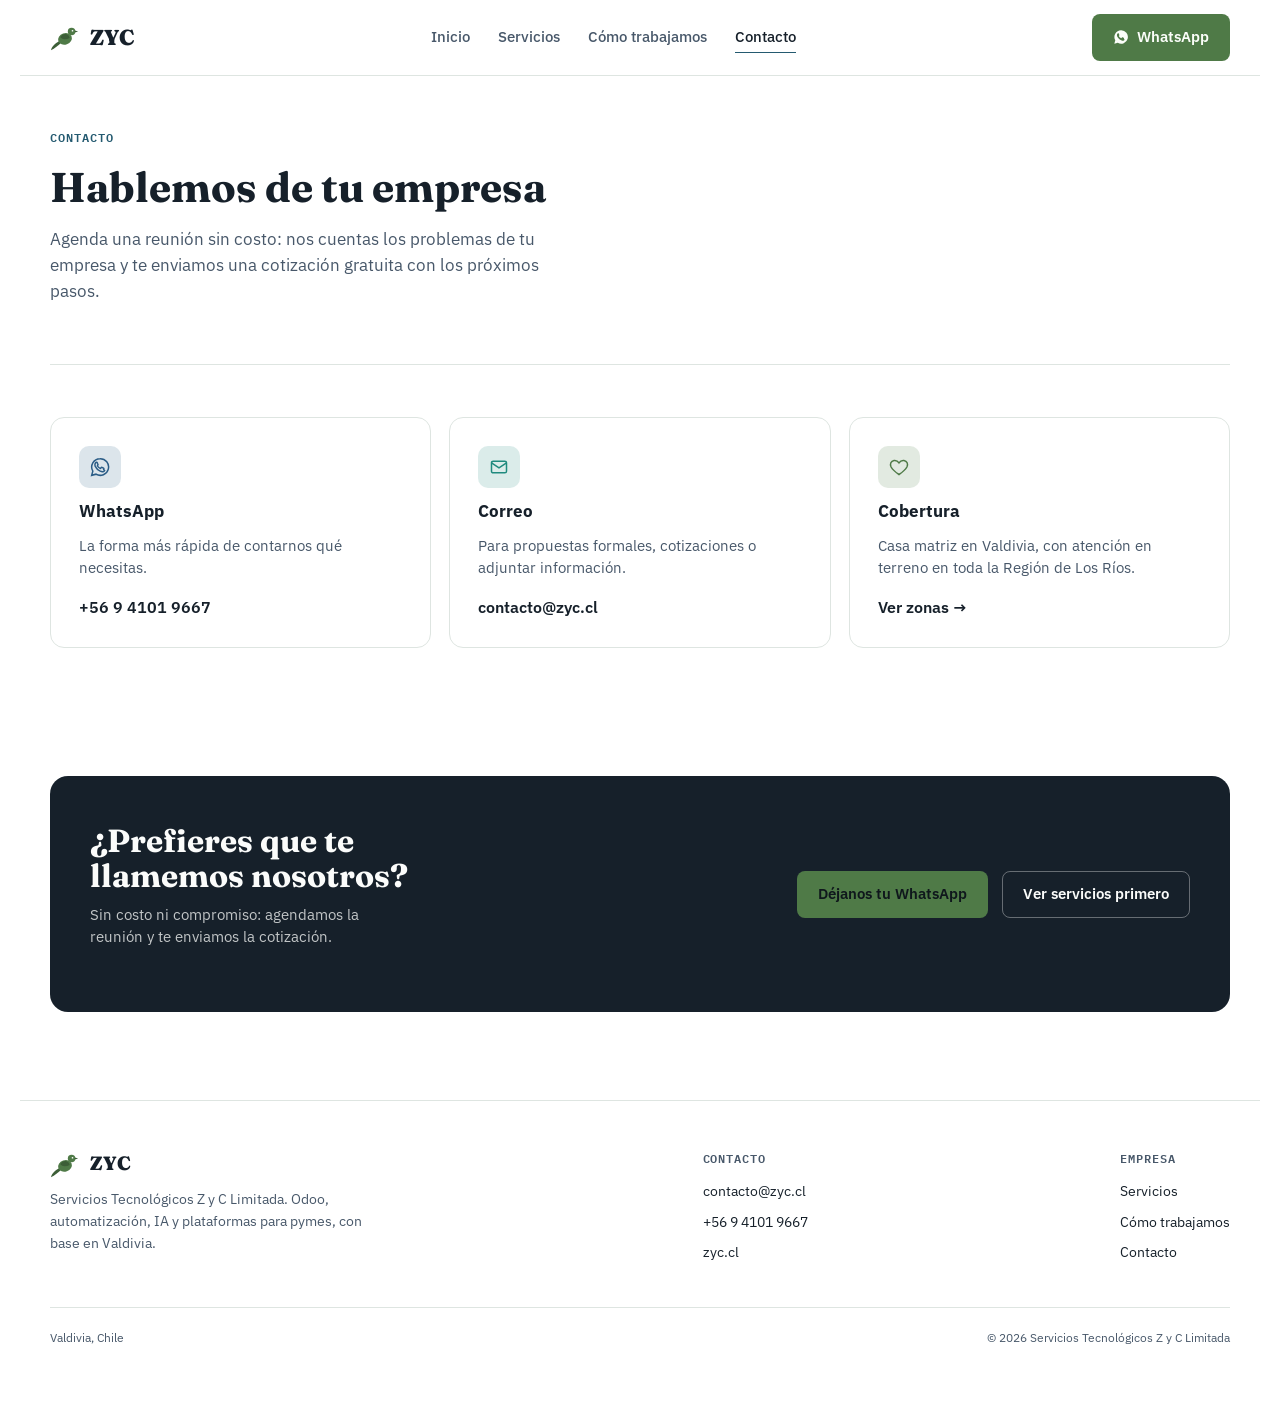
==== contacto.html @ c4d632ce "Add files via upload Primera subida de la pagina web" ====
<!doctype html>
<html lang="es">
<head>
<meta charset="utf-8">
<meta name="viewport" content="width=device-width, initial-scale=1">
<title>Contacto — ZYC</title>
<link rel="stylesheet" href="styles.css">
</head>
<body>

<header class="nav">
  <div class="wrap nav-inner">
    <a class="brand" href="index.html" aria-label="ZYC — inicio">
      <svg class="logomark" viewBox="0 0 32 32" fill="none" xmlns="http://www.w3.org/2000/svg" aria-hidden="true">
        <path d="M11 20C6 22 2 26 1 30C5 28 9 25 12 22Z" fill="var(--accent-strong)"/>
        <ellipse cx="16" cy="18" rx="7.5" ry="6" fill="var(--accent)" transform="rotate(-20 16 18)"/>
        <path d="M11 16C14 11 20 12 21 17C17 19 13 19 11 16Z" fill="var(--accent-strong)"/>
        <circle cx="23" cy="10" r="4" fill="var(--accent)"/>
        <path d="M26.5 9 30 10 26.5 11.3Z" fill="var(--accent-strong)"/>
        <circle cx="24" cy="9.3" r="0.9" fill="var(--bg)"/>
      </svg>
      <span class="brand-word">ZYC</span>
    </a>
    <nav class="links">
      <a href="index.html">Inicio</a>
      <a href="servicios.html">Servicios</a>
      <a href="nosotros.html">Cómo trabajamos</a>
      <a href="contacto.html" aria-current="page">Contacto</a>
    </nav>
    <div class="nav-actions">
      <a class="btn btn-primary" href="https://wa.me/56941019667" target="_blank" rel="noopener">
        <svg viewBox="0 0 24 24" fill="currentColor" aria-hidden="true"><path d="M12 2a10 10 0 0 0-8.6 15L2 22l5.2-1.4A10 10 0 1 0 12 2Zm5.6 14.3c-.2.6-1.3 1.2-1.9 1.3-.5.1-1.1.1-1.8-.1-.4-.1-1-.3-1.7-.6-3-1.3-5-4.3-5.1-4.5-.2-.2-1.2-1.6-1.2-3.1 0-1.5.8-2.2 1-2.5.2-.3.5-.4.7-.4h.5c.2 0 .4 0 .6.5.2.6.7 1.9.8 2 .1.2.1.4 0 .6-.4.8-.8.8-.5 1.3.9 1.6 1.8 2.2 3.2 2.9.2.1.4.1.5-.1.2-.2.7-.8.9-1.1.2-.3.4-.2.6-.1.2.1 1.5.7 1.8.9.3.1.5.2.5.4.1.2.1.7-.1 1.3Z"/></svg>
        <span class="full">WhatsApp</span>
      </a>
      <button class="nav-toggle" aria-label="Abrir menú" aria-expanded="false">
        <svg viewBox="0 0 24 24" fill="none" stroke="currentColor" stroke-width="2"><path d="M3 6h18M3 12h18M3 18h18"/></svg>
      </button>
    </div>
  </div>
</header>

<main>
  <div class="wrap">

    <div class="page-header">
      <span class="eyebrow mono">Contacto</span>
      <h1>Hablemos de tu empresa</h1>
      <p>Agenda una reunión sin costo: nos cuentas los problemas de tu empresa y te enviamos una cotización gratuita con los próximos pasos.</p>
    </div>

    <section style="padding-top:44px;">
      <div class="contact-grid">
        <div class="contact-tile c-erp reveal" data-anim>
          <span class="ico"><svg viewBox="0 0 24 24" fill="none" stroke="currentColor" stroke-width="1.8"><path d="M12 2a10 10 0 0 0-8.6 15L2 22l5.2-1.4A10 10 0 1 0 12 2Zm5.6 14.3c-.2.6-1.3 1.2-1.9 1.3-.5.1-1.1.1-1.8-.1-.4-.1-1-.3-1.7-.6-3-1.3-5-4.3-5.1-4.5-.2-.2-1.2-1.6-1.2-3.1 0-1.5.8-2.2 1-2.5.2-.3.5-.4.7-.4h.5c.2 0 .4 0 .6.5.2.6.7 1.9.8 2 .1.2.1.4 0 .6-.4.8-.8.8-.5 1.3.9 1.6 1.8 2.2 3.2 2.9.2.1.4.1.5-.1.2-.2.7-.8.9-1.1.2-.3.4-.2.6-.1.2.1 1.5.7 1.8.9.3.1.5.2.5.4.1.2.1.7-.1 1.3Z"/></svg></span>
          <h3>WhatsApp</h3>
          <p>La forma más rápida de contarnos qué necesitas.</p>
          <a class="value" href="https://wa.me/56941019667" target="_blank" rel="noopener">+56 9 4101 9667</a>
        </div>
        <div class="contact-tile c-auto reveal" data-anim>
          <span class="ico"><svg viewBox="0 0 24 24" fill="none" stroke="currentColor" stroke-width="1.8"><rect x="3" y="5" width="18" height="14" rx="2"/><path d="m3 7 9 6 9-6"/></svg></span>
          <h3>Correo</h3>
          <p>Para propuestas formales, cotizaciones o adjuntar información.</p>
          <a class="value" href="mailto:contacto@zyc.cl">contacto@zyc.cl</a>
        </div>
        <div class="contact-tile c-platform reveal" data-anim>
          <span class="ico"><svg viewBox="0 0 24 24" fill="none" stroke="currentColor" stroke-width="1.8"><path d="M12 21s-7-4.6-9.5-9C.7 8.4 2.4 4.8 6 4.2 8.4 3.8 10.6 5 12 7c1.4-2 3.6-3.2 6-2.8 3.6.6 5.3 4.2 3.5 7.8-2.5 4.4-9.5 9-9.5 9Z"/></svg></span>
          <h3>Cobertura</h3>
          <p>Casa matriz en Valdivia, con atención en terreno en toda la Región de Los Ríos.</p>
          <a class="value" href="nosotros.html">Ver zonas →</a>
        </div>
      </div>
    </section>

    <section>
      <div class="cta-band reveal" data-anim>
        <div>
          <h2>¿Prefieres que te llamemos nosotros?</h2>
          <p class="cta-sub">Sin costo ni compromiso: agendamos la reunión y te enviamos la cotización.</p>
        </div>
        <div class="ctas">
          <a class="btn btn-onink" href="https://wa.me/56941019667?text=Hola%2C%20me%20gustar%C3%ADa%20conversar%20sobre%20mi%20empresa" target="_blank" rel="noopener">Déjanos tu WhatsApp</a>
          <a class="btn btn-ghost" href="servicios.html">Ver servicios primero</a>
        </div>
      </div>
    </section>

  </div>

  <footer>
    <div class="wrap">
      <div class="foot-grid">
        <div class="foot-brand">
          <div class="brand" style="pointer-events:none;">
            <svg class="logomark" viewBox="0 0 32 32" fill="none" xmlns="http://www.w3.org/2000/svg" aria-hidden="true">
              <path d="M11 20C6 22 2 26 1 30C5 28 9 25 12 22Z" fill="var(--accent-strong)"/>
              <ellipse cx="16" cy="18" rx="7.5" ry="6" fill="var(--accent)" transform="rotate(-20 16 18)"/>
              <path d="M11 16C14 11 20 12 21 17C17 19 13 19 11 16Z" fill="var(--accent-strong)"/>
              <circle cx="23" cy="10" r="4" fill="var(--accent)"/>
              <path d="M26.5 9 30 10 26.5 11.3Z" fill="var(--accent-strong)"/>
              <circle cx="24" cy="9.3" r="0.9" fill="var(--bg)"/>
            </svg>
            <span class="brand-word" style="font-size:1.2rem;">ZYC</span>
          </div>
          <p>Servicios Tecnológicos Z y C Limitada. Odoo, automatización, IA y plataformas para pymes, con base en Valdivia.</p>
        </div>
        <div class="foot-col">
          <h4 class="mono">Contacto</h4>
          <a href="mailto:contacto@zyc.cl">contacto@zyc.cl</a>
          <a href="https://wa.me/56941019667" target="_blank" rel="noopener">+56 9 4101 9667</a>
          <a href="index.html">zyc.cl</a>
        </div>
        <div class="foot-col">
          <h4 class="mono">Empresa</h4>
          <a href="servicios.html">Servicios</a>
          <a href="nosotros.html">Cómo trabajamos</a>
          <a href="contacto.html">Contacto</a>
        </div>
      </div>
      <div class="fine">
        <span>Valdivia, Chile</span>
        <span>© 2026 Servicios Tecnológicos Z y C Limitada</span>
      </div>
    </div>
  </footer>
</main>

<script src="app.js"></script>
</body>
</html>
---- styles.css ----
@import url('https://fonts.googleapis.com/css2?family=Fraunces:opsz,wght@9..144,400;9..144,600;9..144,700;9..144,900&family=IBM+Plex+Sans:wght@400;500;600;700&family=IBM+Plex+Mono:wght@500;600&display=swap');

:root{
  --bg:#FFFFFF;
  --surface:#FFFFFF;
  --surface-2:#F4F6F5;
  --ink:#16202A;
  --ink-soft:#48586A;
  --river:#245A70;
  --river-strong:#163C4C;
  --accent:#4F7A47;
  --accent-strong:#3C5E37;
  --border:#DEE5E1;
  --focus:#245A70;
  --hue-erp:#2A5C86;
  --hue-auto:#1F8A7E;
  --hue-ai:#C1852E;
  --hue-bots:#B14B36;
  --hue-platform:#4F7A47;
  --hue-web:#6E5296;
  --shadow: 0 1px 2px rgba(22,32,42,.06), 0 8px 24px -12px rgba(22,32,42,.18);
}
/* Sitio con identidad clara fija: el fondo se mantiene blanco/claro
   independiente del modo del sistema (no se ofrece variante oscura). */

*{box-sizing:border-box;}
html{-webkit-text-size-adjust:100%;}
body{
  margin:0;
  background:var(--bg);
  color:var(--ink);
  font-family:'IBM Plex Sans', ui-sans-serif, system-ui, -apple-system, sans-serif;
  font-size:16px;
  line-height:1.55;
  padding-inline:20px;
}
h1,h2,h3{
  font-family:'Fraunces', ui-serif, Georgia, serif;
  font-weight:700;
  line-height:1.08;
  text-wrap:balance;
  margin:0;
  color:var(--ink);
}
a{color:inherit;}
img,svg{max-width:100%;display:block;}
.mono{
  font-family:'IBM Plex Mono', ui-monospace, monospace;
  letter-spacing:.08em;
  text-transform:uppercase;
  font-weight:600;
}
:focus-visible{outline:2px solid var(--focus); outline-offset:3px; border-radius:2px;}

.wrap{max-width:1180px; margin-inline:auto;}
.prose-w{max-width:62ch;}

/* ---------- NAV ---------- */
header.nav{
  position:sticky; top:0; z-index:40;
  background:color-mix(in srgb, var(--bg) 86%, transparent);
  backdrop-filter:blur(10px);
  border-bottom:1px solid var(--border);
}
.nav-inner{
  display:flex; align-items:center; justify-content:space-between;
  gap:16px; padding-block:14px; position:relative;
}
.brand{display:flex; align-items:center; gap:10px; text-decoration:none;}
.brand svg{width:30px; height:30px; flex:none;}
.brand-word{font-family:'Fraunces', serif; font-weight:900; font-size:1.35rem; letter-spacing:.01em; color:var(--ink);}
nav.links{display:flex; align-items:center; gap:28px;}
nav.links a{
  font-size:.92rem; font-weight:500; text-decoration:none; color:var(--ink-soft);
  padding-block:4px; border-bottom:1px solid transparent;
}
nav.links a:hover, nav.links a[aria-current="page"]{color:var(--ink); border-color:var(--river);}
.nav-actions{display:flex; align-items:center; gap:10px;}
.nav-toggle{
  display:none; width:38px; height:38px; border-radius:8px; border:1px solid var(--border);
  background:var(--surface); align-items:center; justify-content:center; cursor:pointer;
}
.nav-toggle svg{width:18px; height:18px; color:var(--ink);}
.btn{
  display:inline-flex; align-items:center; gap:8px;
  font-family:'IBM Plex Sans'; font-weight:600; font-size:.92rem;
  padding:11px 20px; border-radius:8px; text-decoration:none;
  border:1px solid transparent; white-space:nowrap;
  transition:background-color .15s ease, border-color .15s ease, transform .1s ease;
}
.btn:active{transform:translateY(1px);}
.btn-primary{background:var(--accent); color:#FBFDF9;}
.btn-primary:hover{background:var(--accent-strong);}
.btn-ghost{border-color:var(--border); color:var(--ink);}
.btn-ghost:hover{border-color:var(--ink-soft);}
.btn-onink{background:var(--accent); color:#0F171C;}
.btn-onink:hover{background:var(--accent-strong); color:#0F171C;}
.btn svg{width:16px; height:16px;}

@media (max-width:760px){
  nav.links{
    display:none; position:absolute; top:100%; left:0; right:0;
    flex-direction:column; align-items:flex-start; gap:2px;
    background:var(--surface); border:1px solid var(--border); border-top:none;
    border-radius:0 0 12px 12px; padding:10px 20px 16px; box-shadow:var(--shadow);
  }
  nav.links.open{display:flex;}
  nav.links a{padding-block:10px; width:100%; border-bottom:1px solid var(--border);}
  nav.links a:last-child{border-bottom:none;}
  .nav-toggle{display:flex;}
  .nav-actions .btn-primary span.full{display:none;}
}

/* ---------- HERO ---------- */
.hero{padding-block:64px 56px;}
.hero-grid{
  display:grid; grid-template-columns:1.15fr 1fr; gap:56px; align-items:center;
}
@media (max-width:900px){ .hero-grid{grid-template-columns:1fr;} }
.eyebrow{
  font-size:.76rem; color:var(--river); margin-bottom:18px; display:block;
}
.hero h1{font-size:clamp(2.1rem, 4.2vw, 3.15rem); max-width:14ch;}
.hero h1 em{font-style:italic; color:var(--river);}
.hero p.lede{
  margin-top:20px; font-size:1.08rem; color:var(--ink-soft); max-width:46ch;
}
.hero-ctas{display:flex; flex-wrap:wrap; gap:14px; margin-top:30px;}
.hero-panel{
  border:1px solid var(--border); border-radius:14px; background:var(--surface);
  box-shadow:var(--shadow); overflow:hidden;
}
.hero-panel figcaption{
  padding:12px 18px; border-top:1px solid var(--border);
  font-size:.78rem; color:var(--ink-soft);
}
.hero-note{
  display:flex; align-items:center; gap:8px; margin-top:16px;
  font-size:.86rem; color:var(--ink-soft);
}
.hero-note svg{width:16px; height:16px; color:var(--accent); flex:none;}
.hero-note strong{color:var(--ink); font-weight:600;}


/* ---------- PAGE HEADER (subpages) ---------- */
.page-header{padding-block:52px 44px; border-bottom:1px solid var(--border); margin-bottom:8px;}
.page-header h1{font-size:clamp(1.9rem, 4vw, 2.6rem); max-width:18ch;}
.page-header p{margin-top:16px; color:var(--ink-soft); font-size:1.05rem; max-width:52ch;}

/* ---------- WHY STRIP ---------- */
.why{padding-block:8px 56px;}
.why-grid{display:grid; grid-template-columns:repeat(3,1fr); gap:1px; background:var(--border); border:1px solid var(--border); border-radius:12px; overflow:hidden;}
@media (max-width:760px){ .why-grid{grid-template-columns:1fr;} }
.why-item{background:var(--surface); padding:26px 24px;}
.why-item svg{width:26px; height:26px; margin-bottom:14px;}
.why-item h3{font-size:1.02rem; font-weight:700; font-family:'IBM Plex Sans';}
.why-item p{margin:8px 0 0; font-size:.92rem; color:var(--ink-soft);}

/* ---------- SECTION HEADS ---------- */
section{padding-block:64px;}
.sec-head{max-width:60ch; margin-bottom:40px;}
.sec-head .eyebrow{margin-bottom:12px;}
.sec-head h2{font-size:clamp(1.6rem, 3vw, 2.2rem);}
.sec-head p{margin-top:14px; color:var(--ink-soft); font-size:1.02rem;}
.sec-head-row{display:flex; align-items:flex-end; justify-content:space-between; gap:24px; flex-wrap:wrap;}

/* ---------- SERVICES ---------- */
.services-grid{display:grid; grid-template-columns:repeat(3,1fr); gap:18px;}
@media (max-width:900px){ .services-grid{grid-template-columns:repeat(2,1fr);} }
@media (max-width:600px){ .services-grid{grid-template-columns:1fr;} }
.svc-card{
  border:1px solid var(--border); border-radius:12px; padding:24px;
  background:var(--surface); border-top:3px solid var(--card-hue, var(--river));
  transition:border-color .15s ease, transform .15s ease;
}
.svc-card:hover{transform:translateY(-2px);}
.svc-card svg{width:24px; height:24px; color:var(--card-hue, var(--river)); margin-bottom:16px;}
.svc-card h3{font-family:'IBM Plex Sans'; font-size:1.02rem; font-weight:700;}
.svc-card p{margin:8px 0 0; font-size:.92rem; color:var(--ink-soft);}
.svc-card.c-erp{--card-hue:var(--hue-erp);}
.svc-card.c-auto{--card-hue:var(--hue-auto);}
.svc-card.c-ai{--card-hue:var(--hue-ai);}
.svc-card.c-bots{--card-hue:var(--hue-bots);}
.svc-card.c-platform{--card-hue:var(--hue-platform);}
.svc-card.c-web{--card-hue:var(--hue-web);}
.chips{display:flex; flex-wrap:wrap; gap:6px; margin-top:14px;}
.chip{
  font-family:'IBM Plex Mono'; font-size:.68rem; font-weight:500; letter-spacing:.03em;
  padding:4px 9px; border-radius:5px; background:var(--surface-2); color:var(--ink-soft);
  border:1px solid var(--border);
}

/* ---------- teaser strip (home) ---------- */
.teaser-row{display:flex; flex-wrap:wrap; gap:10px; margin-top:26px;}
.teaser-chip{
  display:flex; align-items:center; gap:8px; padding:9px 14px 9px 10px;
  border:1px solid var(--border); border-radius:999px; background:var(--surface);
  font-size:.86rem; font-weight:500;
}
.teaser-chip svg{width:17px; height:17px; flex:none;}
.teaser-chip.c-erp svg{color:var(--hue-erp);}
.teaser-chip.c-auto svg{color:var(--hue-auto);}
.teaser-chip.c-ai svg{color:var(--hue-ai);}
.teaser-chip.c-bots svg{color:var(--hue-bots);}
.teaser-chip.c-platform svg{color:var(--hue-platform);}
.teaser-chip.c-web svg{color:var(--hue-web);}

/* ---------- PROCESS ---------- */
.process{background:var(--surface-2);}
.steps{
  display:grid; grid-template-columns:repeat(4,1fr); gap:0; position:relative;
}
@media (max-width:860px){ .steps{grid-template-columns:1fr; gap:28px;} }
.steps::before{
  content:""; position:absolute; top:19px; left:0; right:0; height:1px; background:var(--border);
}
@media (max-width:860px){ .steps::before{display:none;} }
.step{position:relative; padding-right:20px;}
.step .num{
  font-family:'IBM Plex Mono'; font-size:.78rem; font-weight:600; color:#fff;
  width:38px; height:38px; border-radius:50%;
  display:flex; align-items:center; justify-content:center; position:relative; z-index:1;
  margin-bottom:18px;
}
.step:nth-child(1) .num{background:var(--hue-erp);}
.step:nth-child(2) .num{background:var(--hue-auto);}
.step:nth-child(3) .num{background:var(--hue-ai);}
.step:nth-child(4) .num{background:var(--hue-bots);}
.step h3{font-family:'IBM Plex Sans'; font-size:1rem; font-weight:700;}
.step p{margin:8px 0 0; font-size:.9rem; color:var(--ink-soft);}

/* ---------- COVERAGE ---------- */
.coverage-line{
  display:flex; align-items:flex-end; gap:0; position:relative; padding-top:10px; overflow-x:auto;
}
.coverage-line::before{
  content:""; position:absolute; left:0; right:0; top:29px; height:2px; background:var(--border);
}
.city{
  flex:1 0 auto; min-width:92px; text-align:center; position:relative; padding-top:0;
}
.city .dot{
  width:12px; height:12px; border-radius:50%; border:2px solid var(--river);
  background:var(--bg); margin:0 auto 10px; position:relative; z-index:1;
}
.city.hq .dot{
  width:18px; height:18px; background:var(--accent); border-color:var(--accent);
  box-shadow:0 0 0 5px color-mix(in srgb, var(--accent) 20%, transparent);
}
.city .name{font-size:.84rem; font-weight:600;}
.city.hq .name{color:var(--accent-strong);}
.city .tag{display:block; font-size:.72rem; color:var(--ink-soft); margin-top:2px;}

/* ---------- CONTACT TILES ---------- */
.contact-grid{display:grid; grid-template-columns:repeat(3,1fr); gap:18px;}
@media (max-width:820px){ .contact-grid{grid-template-columns:1fr;} }
.contact-tile{
  border:1px solid var(--border); border-radius:14px; padding:28px; background:var(--surface);
  display:flex; flex-direction:column; gap:14px;
}
.contact-tile .ico{
  width:42px; height:42px; border-radius:10px; display:flex; align-items:center; justify-content:center;
}
.contact-tile .ico svg{width:20px; height:20px;}
.contact-tile.c-erp .ico{background:color-mix(in srgb, var(--hue-erp) 16%, transparent); color:var(--hue-erp);}
.contact-tile.c-auto .ico{background:color-mix(in srgb, var(--hue-auto) 16%, transparent); color:var(--hue-auto);}
.contact-tile.c-platform .ico{background:color-mix(in srgb, var(--hue-platform) 16%, transparent); color:var(--hue-platform);}
.contact-tile h3{font-size:1.05rem; font-family:'IBM Plex Sans'; font-weight:700;}
.contact-tile p{margin:0; font-size:.92rem; color:var(--ink-soft);}
.contact-tile a.value{font-weight:600; color:var(--ink); text-decoration:none; font-size:1.02rem;}
.contact-tile a.value:hover{color:var(--river);}

/* ---------- CTA ---------- */
.cta-band{
  background:var(--ink); color:#FBFCFB; border-radius:18px;
  padding:48px 40px; display:flex; align-items:center; justify-content:space-between; gap:32px; flex-wrap:wrap;
}
.cta-band h2{color:#FBFCFB; font-size:clamp(1.5rem,3vw,2rem); max-width:20ch;}
.cta-band .cta-sub{margin-top:10px; color:rgba(251,252,251,.75); font-size:.92rem; max-width:36ch;}
.cta-band .ctas{display:flex; gap:14px; flex-wrap:wrap;}
.cta-band .btn-ghost{border-color:rgba(251,252,251,.35); color:#FBFCFB;}
.proc-note{
  margin-top:28px; padding-top:20px; border-top:1px solid var(--border);
  font-size:.9rem; color:var(--ink-soft);
}
.proc-note strong{color:var(--ink);}

/* ---------- FOOTER ---------- */
footer{padding-block:48px 64px; border-top:1px solid var(--border); margin-top:24px;}
.foot-grid{display:flex; justify-content:space-between; gap:32px; flex-wrap:wrap;}
.foot-brand{max-width:34ch;}
.foot-brand p{color:var(--ink-soft); font-size:.88rem; margin-top:10px;}
.foot-col h4{font-size:.78rem; margin:0 0 12px; color:var(--ink-soft);}
.foot-col a{display:block; font-size:.9rem; text-decoration:none; margin-bottom:8px; color:var(--ink);}
.foot-col a:hover{color:var(--river);}
.fine{margin-top:36px; padding-top:20px; border-top:1px solid var(--border); font-size:.78rem; color:var(--ink-soft); display:flex; justify-content:space-between; flex-wrap:wrap; gap:8px;}

/* ---------- reveal ---------- */
.reveal{opacity:1; transform:none;}
@media (prefers-reduced-motion: no-preference){
  .reveal[data-anim]{opacity:0; transform:translateY(14px); transition:opacity .5s ease, transform .5s ease;}
  .reveal[data-anim].in{opacity:1; transform:none;}
}
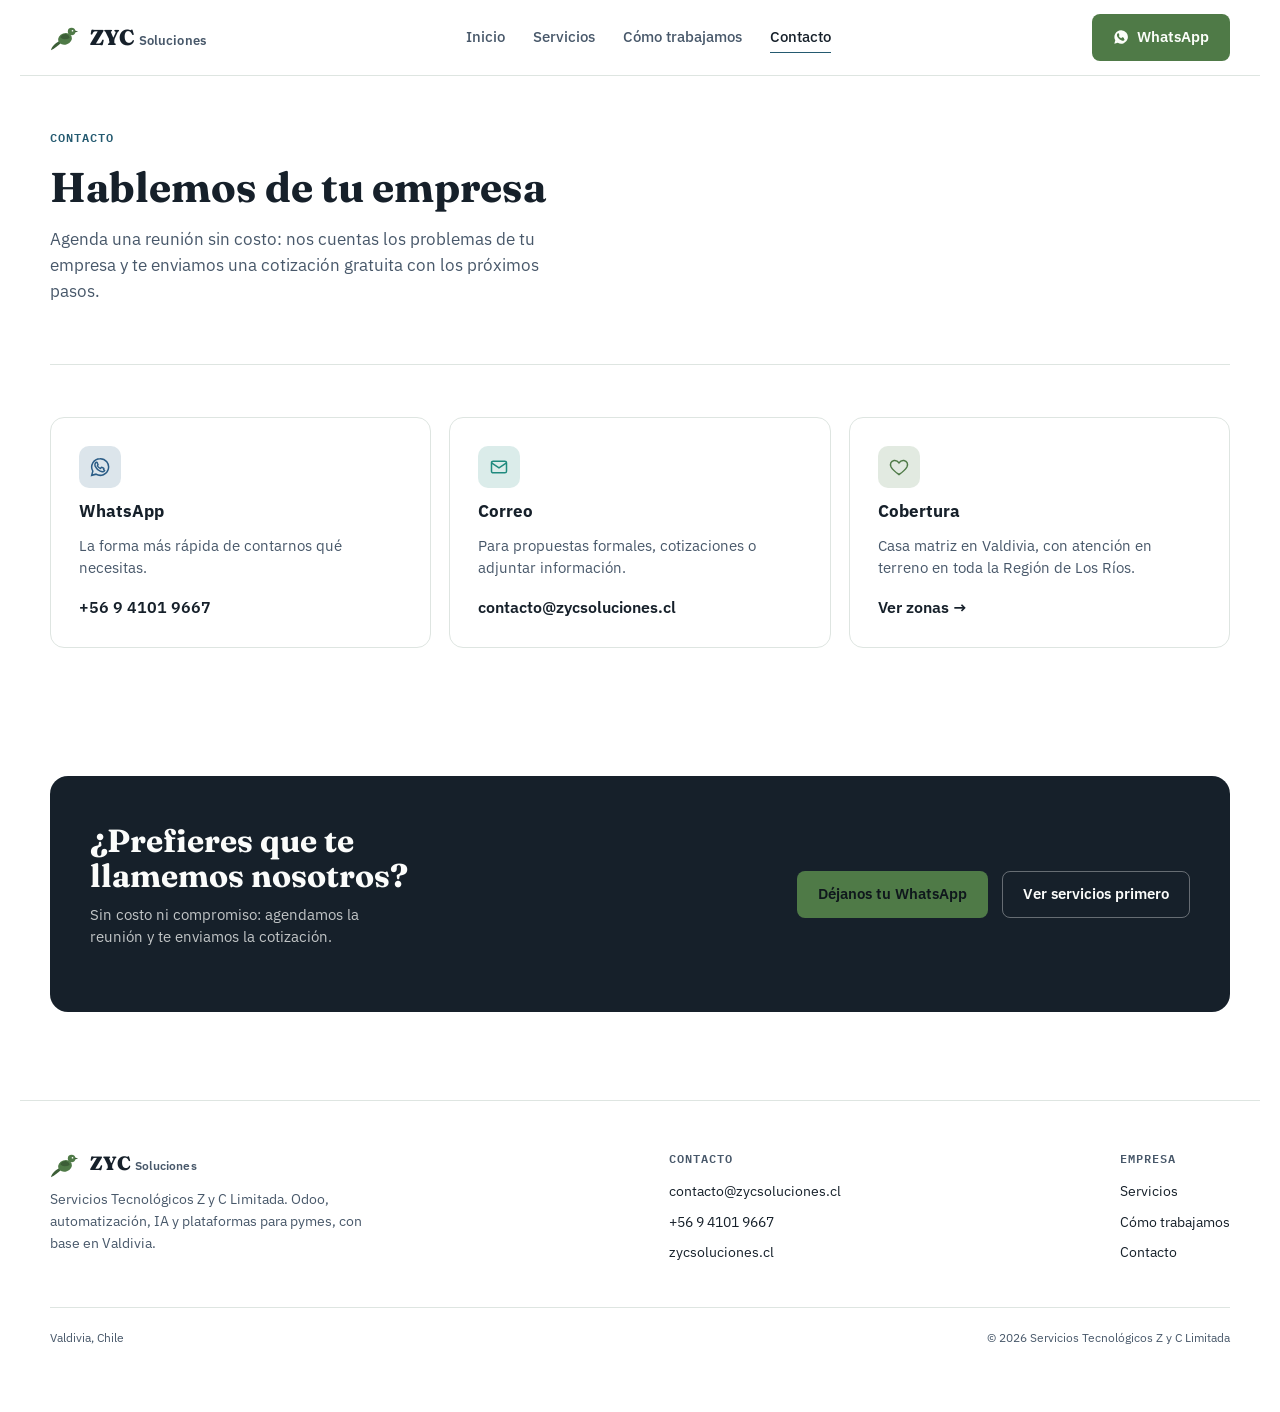
==== commit 107ad12e: "Add files via upload" ====
--- a/contacto.html
+++ b/contacto.html
@@ -3,14 +3,14 @@
 <head>
 <meta charset="utf-8">
 <meta name="viewport" content="width=device-width, initial-scale=1">
-<title>Contacto — ZYC</title>
+<title>Contacto — ZYC Soluciones</title>
 <link rel="stylesheet" href="styles.css">
 </head>
 <body>
 
 <header class="nav">
   <div class="wrap nav-inner">
-    <a class="brand" href="index.html" aria-label="ZYC — inicio">
+    <a class="brand" href="index.html" aria-label="ZYC Soluciones — inicio">
       <svg class="logomark" viewBox="0 0 32 32" fill="none" xmlns="http://www.w3.org/2000/svg" aria-hidden="true">
         <path d="M11 20C6 22 2 26 1 30C5 28 9 25 12 22Z" fill="var(--accent-strong)"/>
         <ellipse cx="16" cy="18" rx="7.5" ry="6" fill="var(--accent)" transform="rotate(-20 16 18)"/>
@@ -19,7 +19,7 @@
         <path d="M26.5 9 30 10 26.5 11.3Z" fill="var(--accent-strong)"/>
         <circle cx="24" cy="9.3" r="0.9" fill="var(--bg)"/>
       </svg>
-      <span class="brand-word">ZYC</span>
+      <span class="brand-word">ZYC<span class="brand-suffix">Soluciones</span></span>
     </a>
     <nav class="links">
       <a href="index.html">Inicio</a>
@@ -60,7 +60,7 @@
           <span class="ico"><svg viewBox="0 0 24 24" fill="none" stroke="currentColor" stroke-width="1.8"><rect x="3" y="5" width="18" height="14" rx="2"/><path d="m3 7 9 6 9-6"/></svg></span>
           <h3>Correo</h3>
           <p>Para propuestas formales, cotizaciones o adjuntar información.</p>
-          <a class="value" href="mailto:contacto@zyc.cl">contacto@zyc.cl</a>
+          <a class="value" href="mailto:contacto@zycsoluciones.cl">contacto@zycsoluciones.cl</a>
         </div>
         <div class="contact-tile c-platform reveal" data-anim>
           <span class="ico"><svg viewBox="0 0 24 24" fill="none" stroke="currentColor" stroke-width="1.8"><path d="M12 21s-7-4.6-9.5-9C.7 8.4 2.4 4.8 6 4.2 8.4 3.8 10.6 5 12 7c1.4-2 3.6-3.2 6-2.8 3.6.6 5.3 4.2 3.5 7.8-2.5 4.4-9.5 9-9.5 9Z"/></svg></span>
@@ -99,15 +99,15 @@
               <path d="M26.5 9 30 10 26.5 11.3Z" fill="var(--accent-strong)"/>
               <circle cx="24" cy="9.3" r="0.9" fill="var(--bg)"/>
             </svg>
-            <span class="brand-word" style="font-size:1.2rem;">ZYC</span>
+            <span class="brand-word" style="font-size:1.2rem;">ZYC<span class="brand-suffix">Soluciones</span></span>
           </div>
           <p>Servicios Tecnológicos Z y C Limitada. Odoo, automatización, IA y plataformas para pymes, con base en Valdivia.</p>
         </div>
         <div class="foot-col">
           <h4 class="mono">Contacto</h4>
-          <a href="mailto:contacto@zyc.cl">contacto@zyc.cl</a>
+          <a href="mailto:contacto@zycsoluciones.cl">contacto@zycsoluciones.cl</a>
           <a href="https://wa.me/56941019667" target="_blank" rel="noopener">+56 9 4101 9667</a>
-          <a href="index.html">zyc.cl</a>
+          <a href="index.html">zycsoluciones.cl</a>
         </div>
         <div class="foot-col">
           <h4 class="mono">Empresa</h4>
--- a/styles.css
+++ b/styles.css
@@ -69,6 +69,7 @@
 .brand{display:flex; align-items:center; gap:10px; text-decoration:none;}
 .brand svg{width:30px; height:30px; flex:none;}
 .brand-word{font-family:'Fraunces', serif; font-weight:900; font-size:1.35rem; letter-spacing:.01em; color:var(--ink);}
+.brand-word .brand-suffix{font-family:'IBM Plex Sans', sans-serif; font-weight:600; font-size:.6em; letter-spacing:.01em; color:var(--ink-soft); margin-left:3px;}
 nav.links{display:flex; align-items:center; gap:28px;}
 nav.links a{
   font-size:.92rem; font-weight:500; text-decoration:none; color:var(--ink-soft);
